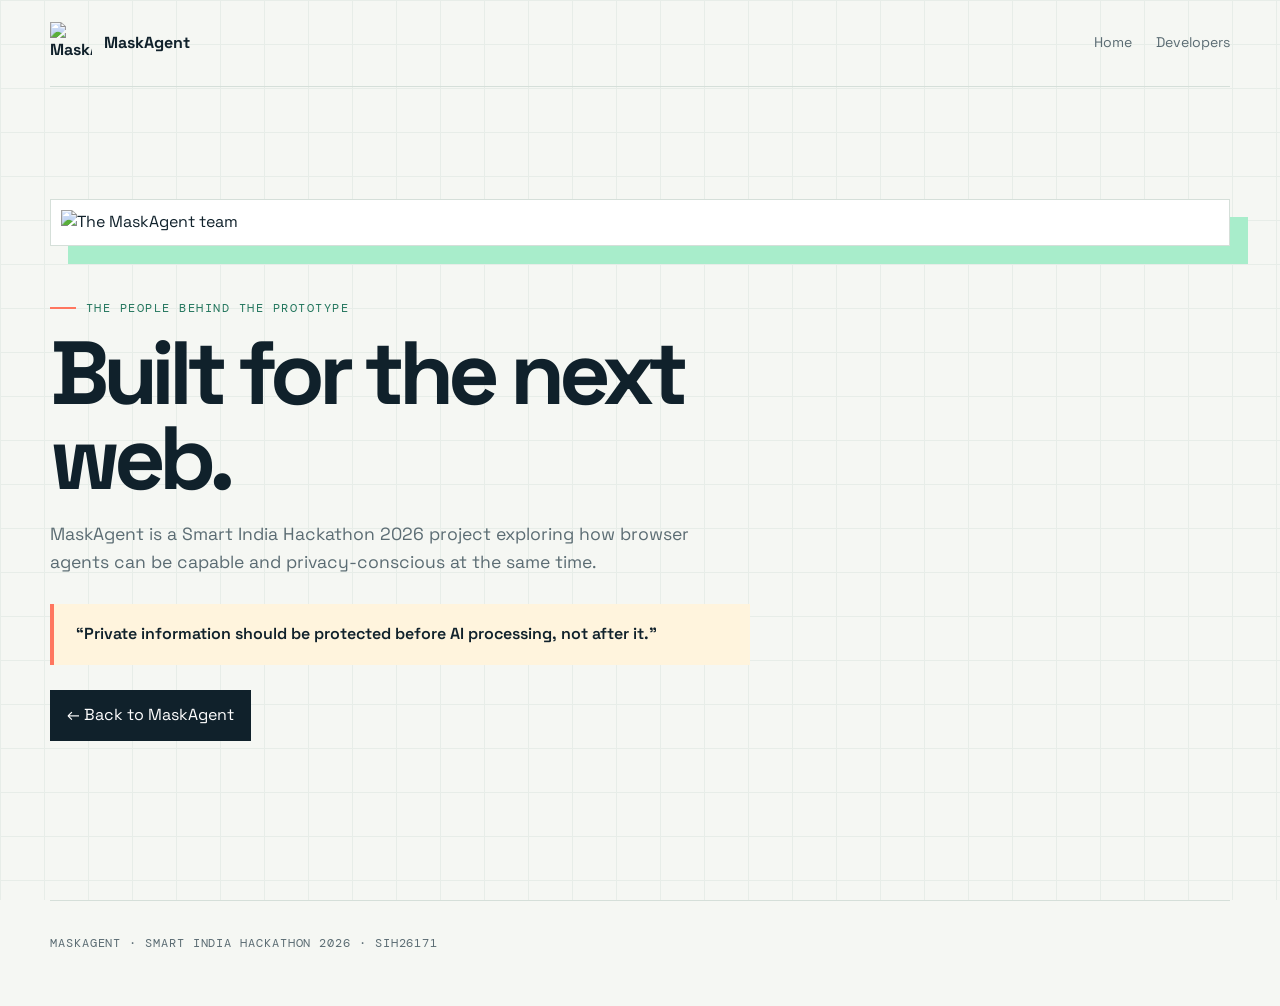
==== team.html @ 6db1c64b "Add files via upload" ====
<!DOCTYPE html>
<html lang="en">
<head>
    <meta charset="UTF-8">
    <meta name="viewport" content="width=device-width, initial-scale=1.0">
    <title>MaskAgent | Team</title>
    <link rel="preconnect" href="https://fonts.googleapis.com">
    <link rel="preconnect" href="https://fonts.gstatic.com" crossorigin>
    <link href="https://fonts.googleapis.com/css2?family=DM+Mono:wght@400;500&family=Space+Grotesk:wght@400;500;600;700&display=swap" rel="stylesheet">
    <style>
        :root { --ink:#10212b; --muted:#5b6c73; --paper:#f5f7f3; --white:#fff; --mint:#a8edcb; --coral:#ff765f; --line:#d5dfd9; --mono:'DM Mono',monospace; --sans:'Space Grotesk',sans-serif; }
        * { box-sizing:border-box; } html { scroll-behavior:smooth; }
        body { margin:0; color:var(--ink); background:var(--paper); font-family:var(--sans); line-height:1.55; }
        body::before { content:''; position:fixed; inset:0; z-index:-1; opacity:.42; background-image:linear-gradient(var(--line) 1px,transparent 1px),linear-gradient(90deg,var(--line) 1px,transparent 1px); background-size:44px 44px; }
        .wrap { width:min(1180px,calc(100% - 48px)); margin:auto; } a { color:inherit; text-decoration:none; }
        .topbar { display:flex; align-items:center; justify-content:space-between; padding:22px 0; border-bottom:1px solid var(--line); }
        .brand { display:flex; align-items:center; gap:12px; font-weight:700; } .brand img { width:42px; height:42px; object-fit:contain; }
        nav { display:flex; gap:24px; color:var(--muted); font-size:.88rem; } nav a:hover { color:var(--coral); }
        .team-hero { min-height:calc(100vh - 87px); display:flex; flex-direction:column; justify-content:center; padding:48px 0 80px; }
        .team-hero img { width:100%; max-height:calc(100vh - 220px); object-fit:cover; object-position:center; background:var(--white); border:1px solid var(--line); padding:10px; box-shadow:18px 18px 0 var(--mint); }
        .copy { max-width:700px; padding:55px 0 15px; } .eyebrow { color:#23765d; font:.72rem var(--mono); letter-spacing:.13em; text-transform:uppercase; }
        .eyebrow::before { content:''; display:inline-block; width:26px; height:2px; margin:0 10px 3px 0; background:var(--coral); }
        h1 { margin:15px 0 20px; font-size:clamp(2.8rem,7vw,6.5rem); line-height:.95; letter-spacing:-.07em; } p { color:var(--muted); font-size:1.1rem; }
        .quote { margin-top:28px; border-left:4px solid var(--coral); padding:18px 22px; background:#fff4dd; color:var(--ink); font-weight:600; }
        .back { display:inline-flex; margin-top:25px; padding:12px 16px; background:var(--ink); color:var(--white); border:1px solid var(--ink); } .back:hover { box-shadow:4px 4px 0 var(--coral); transform:translate(-2px,-2px); }
        footer { padding:35px 0 55px; border-top:1px solid var(--line); color:var(--muted); font:.72rem var(--mono); letter-spacing:.08em; text-transform:uppercase; }
        @media (max-width:700px) { .wrap { width:calc(100% - 32px); } nav { gap:12px; font-size:.76rem; } .team-hero { min-height:auto; padding:50px 0 70px; } .team-hero img { max-height:none; box-shadow:10px 10px 0 var(--mint); } .copy { padding-top:45px; } }
    </style>
</head>
<body>
    <div class="wrap">
        <header class="topbar"><a class="brand" href="index.html"><img src="https://raw.githubusercontent.com/bhuvanesh-m-dev/maskagent/refs/heads/main/img/maskagent.png" alt="MaskAgent logo">MaskAgent</a><nav aria-label="Page navigation"><a href="index.html">Home</a><a href="developers.html">Developers</a></nav></header>
        <main class="team-hero">
            <img src="https://raw.githubusercontent.com/bhuvanesh-m-dev/maskagent/refs/heads/main/img/immortal6.png" alt="The MaskAgent team">
            <div class="copy"><div class="eyebrow">The people behind the prototype</div><h1>Built for the next web.</h1><p>MaskAgent is a Smart India Hackathon 2026 project exploring how browser agents can be capable and privacy-conscious at the same time.</p><div class="quote">“Private information should be protected before AI processing, not after it.”</div><a class="back" href="index.html">← Back to MaskAgent</a></div>
        </main>
        <footer>MaskAgent · Smart India Hackathon 2026 · SIH26171</footer>
    </div>
</body>
</html>
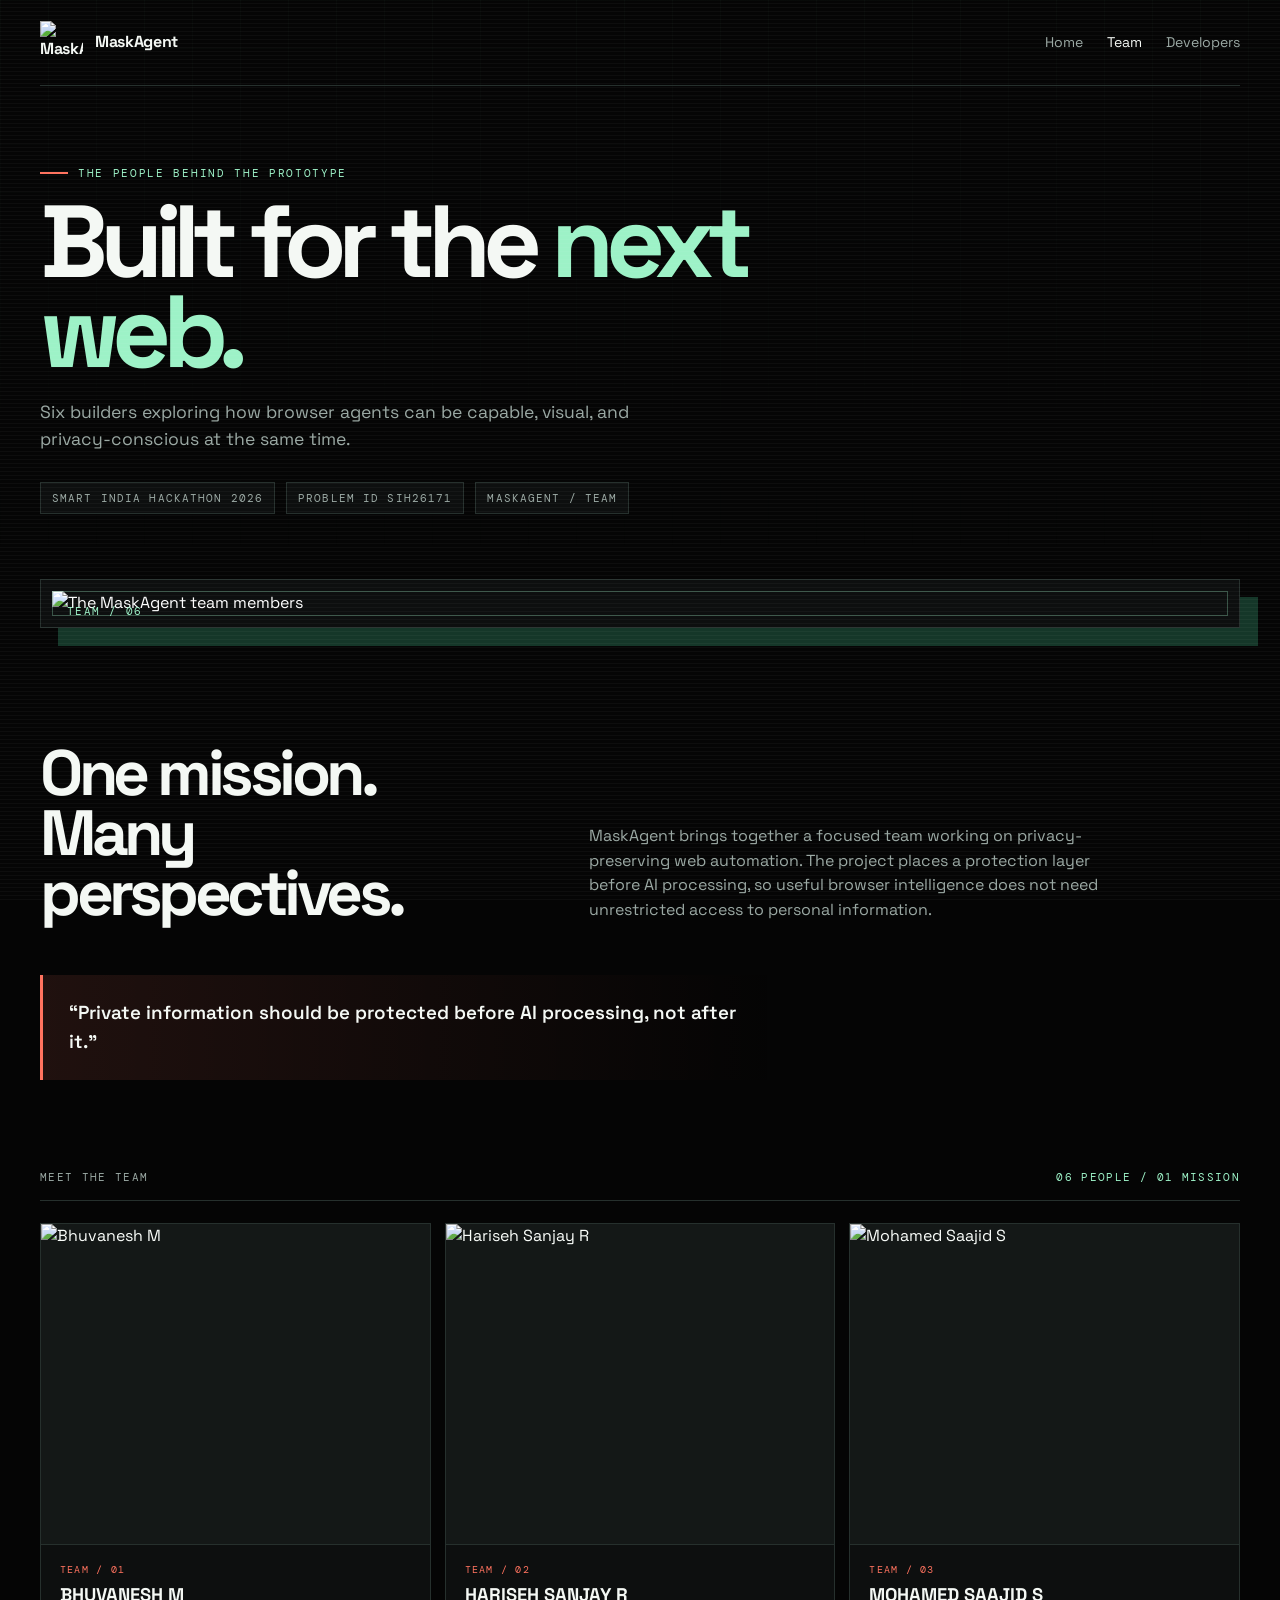
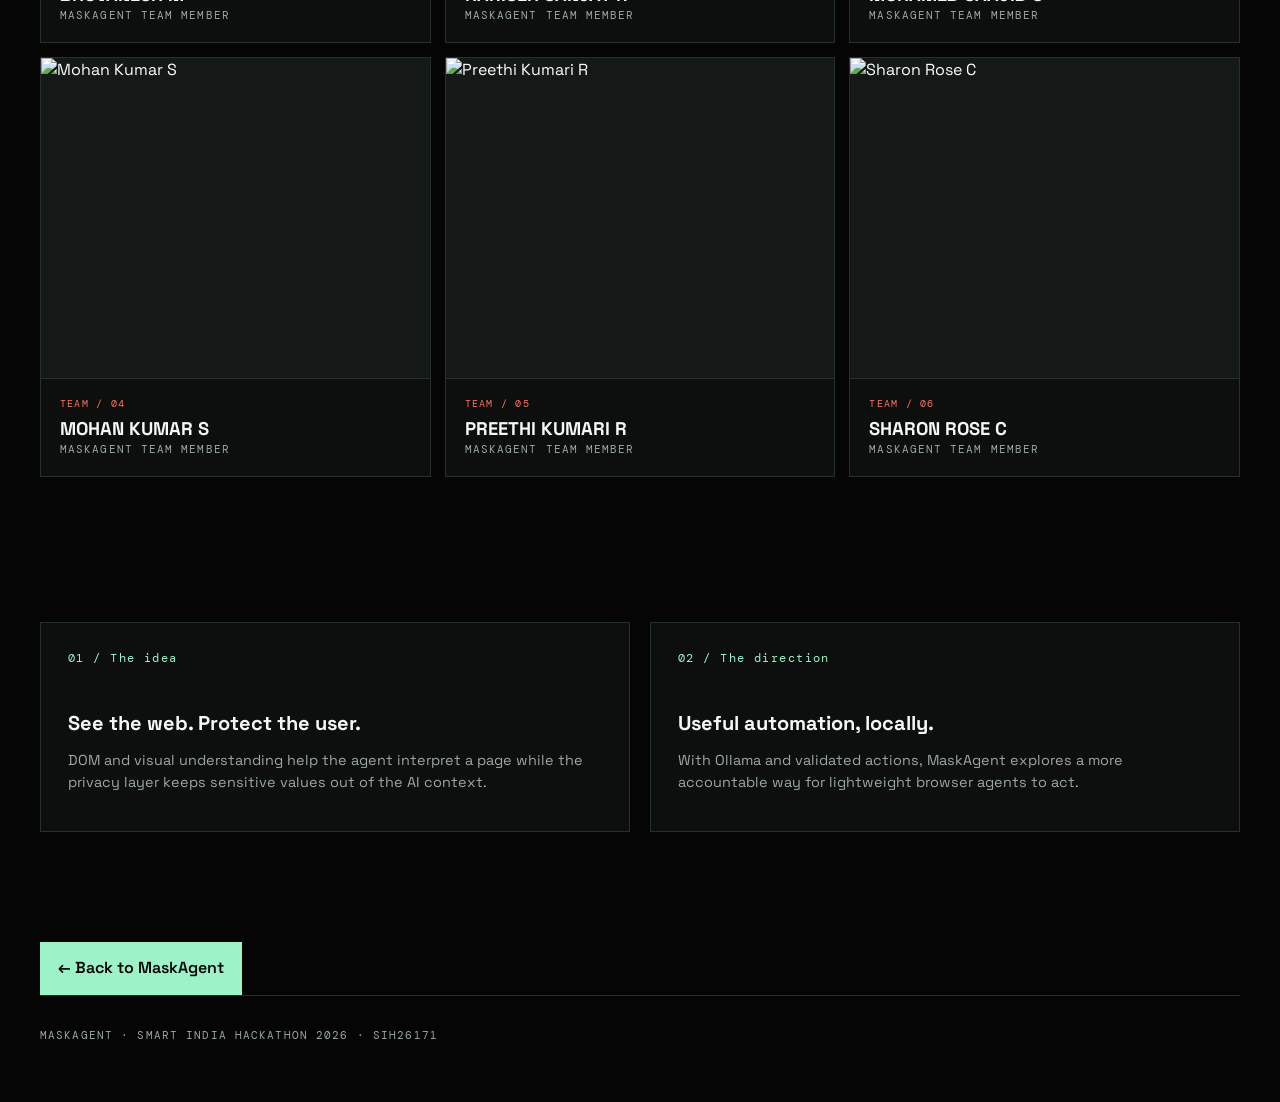
==== commit 824b242e: "Revise team page layout and content Updated the team page with a new title and meta description, imp" ====
--- a/team.html
+++ b/team.html
@@ -3,38 +3,89 @@
 <head>
     <meta charset="UTF-8">
     <meta name="viewport" content="width=device-width, initial-scale=1.0">
-    <title>MaskAgent | Team</title>
+    <meta name="description" content="Meet the MaskAgent team building privacy-conscious browser agents for Smart India Hackathon 2026.">
+    <title>MaskAgent | The Team</title>
     <link rel="preconnect" href="https://fonts.googleapis.com">
     <link rel="preconnect" href="https://fonts.gstatic.com" crossorigin>
     <link href="https://fonts.googleapis.com/css2?family=DM+Mono:wght@400;500&family=Space+Grotesk:wght@400;500;600;700&display=swap" rel="stylesheet">
     <style>
-        :root { --ink:#10212b; --muted:#5b6c73; --paper:#f5f7f3; --white:#fff; --mint:#a8edcb; --coral:#ff765f; --line:#d5dfd9; --mono:'DM Mono',monospace; --sans:'Space Grotesk',sans-serif; }
-        * { box-sizing:border-box; } html { scroll-behavior:smooth; }
-        body { margin:0; color:var(--ink); background:var(--paper); font-family:var(--sans); line-height:1.55; }
-        body::before { content:''; position:fixed; inset:0; z-index:-1; opacity:.42; background-image:linear-gradient(var(--line) 1px,transparent 1px),linear-gradient(90deg,var(--line) 1px,transparent 1px); background-size:44px 44px; }
-        .wrap { width:min(1180px,calc(100% - 48px)); margin:auto; } a { color:inherit; text-decoration:none; }
-        .topbar { display:flex; align-items:center; justify-content:space-between; padding:22px 0; border-bottom:1px solid var(--line); }
-        .brand { display:flex; align-items:center; gap:12px; font-weight:700; } .brand img { width:42px; height:42px; object-fit:contain; }
-        nav { display:flex; gap:24px; color:var(--muted); font-size:.88rem; } nav a:hover { color:var(--coral); }
-        .team-hero { min-height:calc(100vh - 87px); display:flex; flex-direction:column; justify-content:center; padding:48px 0 80px; }
-        .team-hero img { width:100%; max-height:calc(100vh - 220px); object-fit:cover; object-position:center; background:var(--white); border:1px solid var(--line); padding:10px; box-shadow:18px 18px 0 var(--mint); }
-        .copy { max-width:700px; padding:55px 0 15px; } .eyebrow { color:#23765d; font:.72rem var(--mono); letter-spacing:.13em; text-transform:uppercase; }
-        .eyebrow::before { content:''; display:inline-block; width:26px; height:2px; margin:0 10px 3px 0; background:var(--coral); }
-        h1 { margin:15px 0 20px; font-size:clamp(2.8rem,7vw,6.5rem); line-height:.95; letter-spacing:-.07em; } p { color:var(--muted); font-size:1.1rem; }
-        .quote { margin-top:28px; border-left:4px solid var(--coral); padding:18px 22px; background:#fff4dd; color:var(--ink); font-weight:600; }
-        .back { display:inline-flex; margin-top:25px; padding:12px 16px; background:var(--ink); color:var(--white); border:1px solid var(--ink); } .back:hover { box-shadow:4px 4px 0 var(--coral); transform:translate(-2px,-2px); }
-        footer { padding:35px 0 55px; border-top:1px solid var(--line); color:var(--muted); font:.72rem var(--mono); letter-spacing:.08em; text-transform:uppercase; }
-        @media (max-width:700px) { .wrap { width:calc(100% - 32px); } nav { gap:12px; font-size:.76rem; } .team-hero { min-height:auto; padding:50px 0 70px; } .team-hero img { max-height:none; box-shadow:10px 10px 0 var(--mint); } .copy { padding-top:45px; } }
+        :root { --black:#050505; --panel:#0d0f0f; --panel-2:#141817; --white:#f4f8f4; --muted:#9aa8a3; --mint:#9df2c7; --green:#43b989; --coral:#ff735f; --line:#26302d; --mono:'DM Mono',monospace; --sans:'Space Grotesk',sans-serif; }
+        * { box-sizing:border-box; }
+        html { scroll-behavior:smooth; }
+        body { margin:0; color:var(--white); background:var(--black); font-family:var(--sans); line-height:1.55; }
+        body::before { content:''; position:fixed; inset:0; z-index:-1; pointer-events:none; opacity:.6; background-image:linear-gradient(rgba(157,242,199,.045) 1px,transparent 1px),linear-gradient(90deg,rgba(157,242,199,.045) 1px,transparent 1px); background-size:48px 48px; mask-image:linear-gradient(to bottom,#000,transparent 70%); }
+        body::after { content:''; position:fixed; inset:0; pointer-events:none; z-index:5; opacity:.035; background:repeating-linear-gradient(0deg,#fff 0,#fff 1px,transparent 1px,transparent 4px); }
+        a { color:inherit; text-decoration:none; }
+        .wrap { width:min(1200px,calc(100% - 48px)); margin:auto; }
+        .topbar { display:flex; align-items:center; justify-content:space-between; padding:21px 0; border-bottom:1px solid var(--line); }
+        .brand { display:flex; align-items:center; gap:12px; font-weight:700; letter-spacing:-.02em; }
+        .brand img { width:43px; height:43px; object-fit:contain; }
+        nav { display:flex; align-items:center; gap:24px; color:var(--muted); font-size:.88rem; }
+        nav a:hover { color:var(--mint); }
+        nav .active { color:var(--white); }
+        .hero { padding:80px 0 65px; }
+        .eyebrow { color:var(--mint); font: .7rem var(--mono); letter-spacing:.15em; text-transform:uppercase; }
+        .eyebrow::before { content:''; display:inline-block; width:28px; height:2px; margin:0 10px 3px 0; background:var(--coral); }
+        h1 { max-width:850px; margin:17px 0 22px; font-size:clamp(3.2rem,8vw,8rem); line-height:.88; letter-spacing:-.08em; }
+        h1 span { color:var(--mint); }
+        .hero p { max-width:650px; color:var(--muted); font-size:1.1rem; }
+        .hero-meta { display:flex; flex-wrap:wrap; gap:11px; margin-top:28px; color:var(--muted); font: .7rem var(--mono); letter-spacing:.1em; text-transform:uppercase; }
+        .hero-meta span { padding:8px 11px; border:1px solid var(--line); background:var(--panel); }
+        .banner-frame { position:relative; margin:0 0 115px; padding:11px; border:1px solid var(--line); background:var(--panel); box-shadow:18px 18px 0 rgba(67,185,137,.28); overflow:hidden; }
+        .banner-frame::before { content:'TEAM / 06'; position:absolute; top:24px; left:26px; z-index:1; color:var(--mint); font:.68rem var(--mono); letter-spacing:.13em; }
+        .banner-frame::after { content:''; position:absolute; inset:11px; border:1px solid rgba(157,242,199,.3); pointer-events:none; }
+        .banner-frame img { display:block; width:100%; max-height:clamp(320px,68vh,700px); object-fit:cover; object-position:center; filter:saturate(.8) contrast(1.1); }
+        .intro { display:grid; grid-template-columns:.75fr 1fr; gap:60px; align-items:end; margin-bottom:52px; }
+        h2 { margin:0; font-size:clamp(2.4rem,5vw,5rem); line-height:.94; letter-spacing:-.07em; }
+        .intro p { max-width:530px; color:var(--muted); margin:0; font-size:1rem; }
+        .quote { max-width:740px; margin:0 0 90px; padding:23px 26px; border-left:3px solid var(--coral); background:linear-gradient(90deg,rgba(255,115,95,.11),transparent); font-size:1.18rem; font-weight:600; }
+        .section-label { display:flex; align-items:center; justify-content:space-between; border-bottom:1px solid var(--line); padding-bottom:16px; margin-bottom:22px; color:var(--muted); font: .7rem var(--mono); letter-spacing:.12em; text-transform:uppercase; }
+        .section-label strong { color:var(--mint); font-weight:400; }
+        .member-grid { display:grid; grid-template-columns:repeat(3,1fr); gap:14px; margin-bottom:115px; }
+        .member { min-height:410px; position:relative; overflow:hidden; border:1px solid var(--line); background:var(--panel); transition:transform .3s,border-color .3s,box-shadow .3s; }
+        .member:hover { transform:translateY(-8px); border-color:var(--mint); box-shadow:0 18px 38px rgba(0,0,0,.4); }
+        .member-image { height:320px; overflow:hidden; background:var(--panel-2); }
+        .member-image img { width:100%; height:100%; object-fit:contain; object-position:center; filter:grayscale(.18) contrast(1.05); transition:filter .5s; }
+        .member:hover .member-image img { filter:grayscale(0) contrast(1.08); }
+        .member-info { padding:18px 19px 20px; border-top:1px solid var(--line); }
+        .member-number { color:var(--coral); font: .65rem var(--mono); letter-spacing:.12em; }
+        .member h3 { margin:9px 0 3px; font-size:1.15rem; line-height:1.1; }
+        .member p { margin:0; color:var(--muted); font: .68rem var(--mono); letter-spacing:.1em; text-transform:uppercase; }
+        .vision { display:grid; grid-template-columns:1fr 1fr; gap:20px; padding:30px 0 110px; }
+        .vision-card { min-height:210px; padding:27px; border:1px solid var(--line); background:var(--panel); }
+        .vision-card strong { display:block; margin-bottom:42px; color:var(--mint); font: .75rem var(--mono); letter-spacing:.12em; }
+        .vision-card h3 { margin:0 0 10px; font-size:1.25rem; }
+        .vision-card p { margin:0; color:var(--muted); font-size:.9rem; }
+        .back { display:inline-flex; padding:13px 17px; border:1px solid var(--mint); background:var(--mint); color:var(--black); font-weight:600; transition:transform .2s,box-shadow .2s; }
+        .back:hover { transform:translate(-3px,-3px); box-shadow:5px 5px 0 var(--coral); }
+        footer { padding:32px 0 60px; border-top:1px solid var(--line); color:var(--muted); font: .7rem var(--mono); letter-spacing:.1em; text-transform:uppercase; }
+        .reveal { opacity:0; transform:translateY(22px); transition:opacity .7s ease,transform .7s ease; }
+        .reveal.visible { opacity:1; transform:none; }
+        @media (max-width:800px) { .wrap { width:calc(100% - 32px); } nav { gap:12px; font-size:.76rem; } .hero { padding:58px 0 48px; } .intro,.vision { grid-template-columns:1fr; gap:18px; } .banner-frame { margin-bottom:78px; box-shadow:10px 10px 0 rgba(67,185,137,.28); } .member-grid { grid-template-columns:1fr 1fr; margin-bottom:78px; } .member { min-height:330px; } .member-image { height:240px; } .quote { margin-bottom:60px; font-size:1rem; } }
+        @media (max-width:500px) { .topbar { align-items:flex-start; } .brand { font-size:.95rem; } .topbar nav a:first-child { display:none; } .partners { display:none; } .member-grid { grid-template-columns:1fr; } .member-image { height:350px; } }
+        @media (prefers-reduced-motion:reduce) { *,*::before,*::after { animation-duration:.01ms!important; transition-duration:.01ms!important; } html { scroll-behavior:auto; } }
     </style>
 </head>
 <body>
     <div class="wrap">
-        <header class="topbar"><a class="brand" href="index.html"><img src="https://raw.githubusercontent.com/bhuvanesh-m-dev/maskagent/refs/heads/main/img/maskagent.png" alt="MaskAgent logo">MaskAgent</a><nav aria-label="Page navigation"><a href="index.html">Home</a><a href="developers.html">Developers</a></nav></header>
-        <main class="team-hero">
-            <img src="https://raw.githubusercontent.com/bhuvanesh-m-dev/maskagent/refs/heads/main/img/immortal6.png" alt="The MaskAgent team">
-            <div class="copy"><div class="eyebrow">The people behind the prototype</div><h1>Built for the next web.</h1><p>MaskAgent is a Smart India Hackathon 2026 project exploring how browser agents can be capable and privacy-conscious at the same time.</p><div class="quote">“Private information should be protected before AI processing, not after it.”</div><a class="back" href="index.html">← Back to MaskAgent</a></div>
+        <header class="topbar"><a class="brand" href="index.html"><img src="https://raw.githubusercontent.com/bhuvanesh-m-dev/maskagent/refs/heads/main/img/maskagent.png" alt="MaskAgent logo">MaskAgent</a><nav aria-label="Page navigation"><a href="index.html">Home</a><a class="active" href="team.html">Team</a><a href="developers.html">Developers</a></nav></header>
+        <main>
+            <section class="hero reveal"><div class="eyebrow">The people behind the prototype</div><h1>Built for the <span>next web.</span></h1><p>Six builders exploring how browser agents can be capable, visual, and privacy-conscious at the same time.</p><div class="hero-meta"><span>Smart India Hackathon 2026</span><span>Problem ID SIH26171</span><span>MaskAgent / Team</span></div></section>
+            <div class="banner-frame reveal"><img src="https://raw.githubusercontent.com/bhuvanesh-m-dev/maskagent/refs/heads/main/img/immortal6.png" alt="The MaskAgent team members"></div>
+            <section class="reveal"><div class="intro"><h2>One mission.<br>Many perspectives.</h2><p>MaskAgent brings together a focused team working on privacy-preserving web automation. The project places a protection layer before AI processing, so useful browser intelligence does not need unrestricted access to personal information.</p></div><div class="quote">“Private information should be protected before AI processing, not after it.”</div></section>
+            <section class="reveal"><div class="section-label"><span>Meet the team</span><strong>06 people / 01 mission</strong></div><div class="member-grid">
+                <article class="member"><div class="member-image"><img src="https://raw.githubusercontent.com/bhuvanesh-m-dev/maskagent/refs/heads/main/img/team-members/bhuvanesh.png" alt="Bhuvanesh M"></div><div class="member-info"><div class="member-number">TEAM / 01</div><h3>BHUVANESH M</h3><p>MaskAgent team member</p></div></article>
+                <article class="member"><div class="member-image"><img src="https://raw.githubusercontent.com/bhuvanesh-m-dev/maskagent/refs/heads/main/img/team-members/hariseh.png" alt="Hariseh Sanjay R"></div><div class="member-info"><div class="member-number">TEAM / 02</div><h3>HARISEH SANJAY R</h3><p>MaskAgent team member</p></div></article>
+                <article class="member"><div class="member-image"><img src="https://raw.githubusercontent.com/bhuvanesh-m-dev/maskagent/refs/heads/main/img/team-members/saajid.png" alt="Mohamed Saajid S"></div><div class="member-info"><div class="member-number">TEAM / 03</div><h3>MOHAMED SAAJID S</h3><p>MaskAgent team member</p></div></article>
+                <article class="member"><div class="member-image"><img src="https://raw.githubusercontent.com/bhuvanesh-m-dev/maskagent/refs/heads/main/img/team-members/mohan.png" alt="Mohan Kumar S"></div><div class="member-info"><div class="member-number">TEAM / 04</div><h3>MOHAN KUMAR S</h3><p>MaskAgent team member</p></div></article>
+                <article class="member"><div class="member-image"><img src="https://raw.githubusercontent.com/bhuvanesh-m-dev/maskagent/refs/heads/main/img/team-members/preethi.png" alt="Preethi Kumari R"></div><div class="member-info"><div class="member-number">TEAM / 05</div><h3>PREETHI KUMARI R</h3><p>MaskAgent team member</p></div></article>
+                <article class="member"><div class="member-image"><img src="https://raw.githubusercontent.com/bhuvanesh-m-dev/maskagent/refs/heads/main/img/team-members/sharon.png" alt="Sharon Rose C"></div><div class="member-info"><div class="member-number">TEAM / 06</div><h3>SHARON ROSE C</h3><p>MaskAgent team member</p></div></article>
+            </div></section>
+            <section class="vision reveal"><article class="vision-card"><strong>01 / The idea</strong><h3>See the web. Protect the user.</h3><p>DOM and visual understanding help the agent interpret a page while the privacy layer keeps sensitive values out of the AI context.</p></article><article class="vision-card"><strong>02 / The direction</strong><h3>Useful automation, locally.</h3><p>With Ollama and validated actions, MaskAgent explores a more accountable way for lightweight browser agents to act.</p></article></section>
+            <a class="back reveal" href="index.html">← Back to MaskAgent</a>
         </main>
         <footer>MaskAgent · Smart India Hackathon 2026 · SIH26171</footer>
     </div>
+    <script>const observer=new IntersectionObserver((entries)=>entries.forEach((entry)=>{if(entry.isIntersecting){entry.target.classList.add('visible');observer.unobserve(entry.target);}}),{threshold:.12});document.querySelectorAll('.reveal').forEach((element)=>observer.observe(element));</script>
 </body>
 </html>
